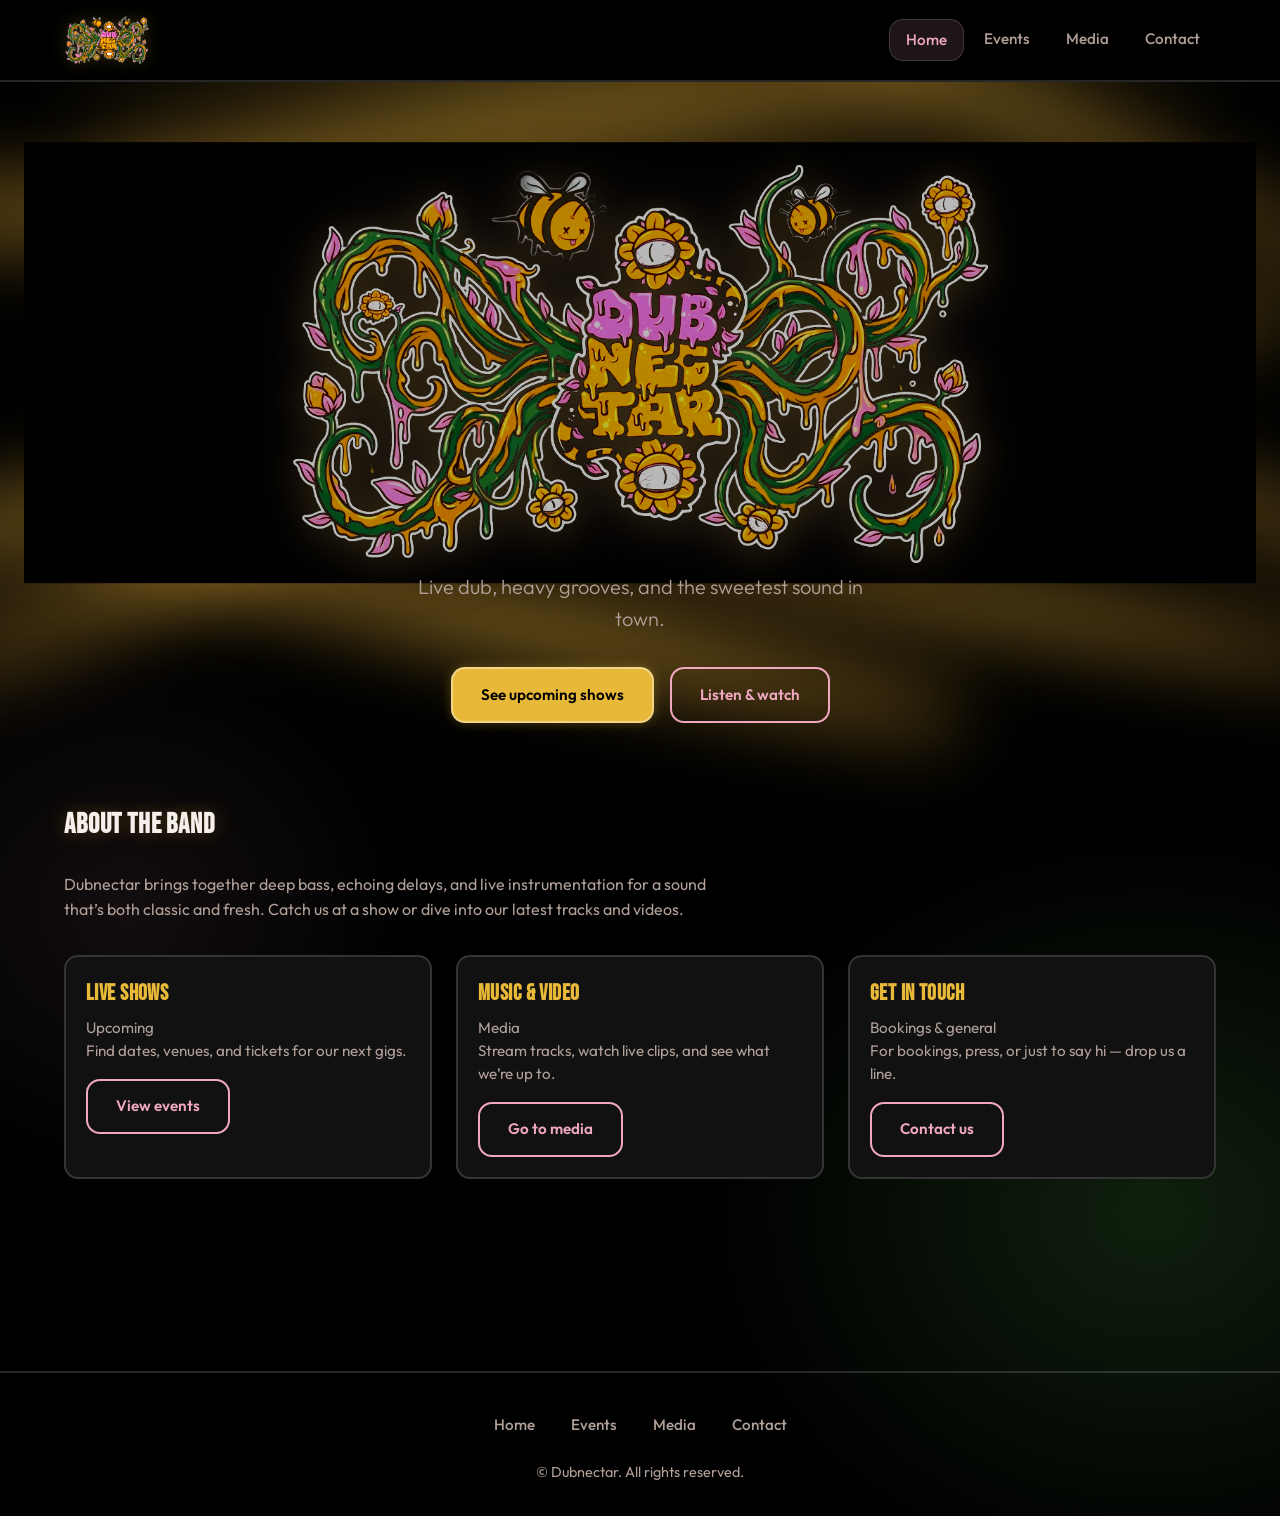
==== index.html @ 602578ff "Fix smoke visibility: remove isolation, transparent main, smaller logo backing, CSS v9 Made-with: Cu" ====
<!DOCTYPE html>
<html lang="en">
<head>
  <meta charset="UTF-8">
  <meta name="viewport" content="width=device-width, initial-scale=1.0">
  <title>Dubnectar — Home</title>
  <link rel="stylesheet" href="css/styles.css?v=9">
</head>
<body>
  <div class="smoke-layer" id="smoke-layer" aria-hidden="true">
    <div class="smoke-blob" data-blob="0" data-rotation="0"></div>
    <div class="smoke-blob" data-blob="1" data-rotation="-18"></div>
    <div class="smoke-blob" data-blob="2" data-rotation="8"></div>
    <div class="smoke-blob" data-blob="3" data-rotation="25"></div>
    <div class="smoke-blob" data-blob="4" data-rotation="-8"></div>
    <div class="smoke-blob" data-blob="5" data-rotation="12"></div>
    <div class="smoke-blob" data-blob="6" data-rotation="-22"></div>
    <div class="smoke-blob" data-blob="7" data-rotation="6"></div>
    <div class="smoke-blob" data-blob="8" data-rotation="-12"></div>
    <div class="smoke-blob" data-blob="9" data-rotation="18"></div>
  </div>
  <header class="site-header">
    <div class="inner">
      <a href="index.html" class="logo">
        <span class="logo-blend"><img src="images/dubnectar-logo.png?v=4" alt="Dubnectar" width="160" height="60"></span>
      </a>
      <nav aria-label="Main">
        <ul class="nav-list">
          <li><a href="index.html" aria-current="page">Home</a></li>
          <li><a href="events.html">Events</a></li>
          <li><a href="media.html">Media</a></li>
          <li><a href="contact.html">Contact</a></li>
        </ul>
      </nav>
    </div>
  </header>

  <main>
    <section class="hero">
      <h1 class="hero-logo">
        <span class="hero-logo-blend"><img src="images/dubnectar-logo.png?v=4" alt="Dubnectar"></span>
      </h1>
      <p class="tagline">Live dub, heavy grooves, and the sweetest sound in town.</p>
      <div class="hero-cta">
        <a href="events.html" class="btn btn-primary">See upcoming shows</a>
        <a href="media.html" class="btn btn-secondary">Listen & watch</a>
      </div>
    </section>

    <section class="section">
      <h2 class="section-title">About the band</h2>
      <p style="max-width: 60ch; color: var(--text-muted); margin: 0 0 2rem;">
        Dubnectar brings together deep bass, echoing delays, and live instrumentation for a sound that’s both classic and fresh. Catch us at a show or dive into our latest tracks and videos.
      </p>
      <div class="cards">
        <article class="card">
          <div class="card-body">
            <h3 class="card-title">Live shows</h3>
            <p class="card-meta">Upcoming</p>
            <p>Find dates, venues, and tickets for our next gigs.</p>
            <a href="events.html" class="btn btn-secondary" style="margin-top: 1rem;">View events</a>
          </div>
        </article>
        <article class="card">
          <div class="card-body">
            <h3 class="card-title">Music & video</h3>
            <p class="card-meta">Media</p>
            <p>Stream tracks, watch live clips, and see what we’re up to.</p>
            <a href="media.html" class="btn btn-secondary" style="margin-top: 1rem;">Go to media</a>
          </div>
        </article>
        <article class="card">
          <div class="card-body">
            <h3 class="card-title">Get in touch</h3>
            <p class="card-meta">Bookings & general</p>
            <p>For bookings, press, or just to say hi — drop us a line.</p>
            <a href="contact.html" class="btn btn-secondary" style="margin-top: 1rem;">Contact us</a>
          </div>
        </article>
      </div>
    </section>
  </main>

  <footer class="site-footer">
    <ul class="nav-list">
      <li><a href="index.html">Home</a></li>
      <li><a href="events.html">Events</a></li>
      <li><a href="media.html">Media</a></li>
      <li><a href="contact.html">Contact</a></li>
    </ul>
    <p>© Dubnectar. All rights reserved.</p>
  </footer>
  <script src="js/smoke.js"></script>
</body>
</html>
---- css/styles.css ----
/* Dubnectar — Band site styles (logo aesthetic) */
@import url('https://fonts.googleapis.com/css2?family=Bebas+Neue&family=Outfit:wght@300;400;500;600;700&display=swap');

:root {
  /* Logo palette: black, bubblegum pink, honey gold, forest green */
  --black: #000000;
  --bg-dark: #0a0a0a;
  --bg-card: #111111;
  --surface: #1a1a1a;
  --pink: #f0a8c0;
  --pink-soft: #e8c8d8;
  --gold: #e8b838;
  --gold-dim: #d4a020;
  --green: #1e4620;
  --green-light: #3d6b35;
  --green-glow: rgba(45, 90, 39, 0.35);
  --nectar: var(--gold);
  --nectar-dim: var(--gold-dim);
  --nectar-glow: rgba(232, 184, 56, 0.3);
  --outline: rgba(255, 255, 255, 0.15);
  --outline-strong: rgba(255, 255, 255, 0.35);
  --text: #f5f0eb;
  --text-muted: #b0a098;
  --border: #2a2522;
  --radius: 14px;
  --font-display: 'Bebas Neue', sans-serif;
  --font-body: 'Outfit', sans-serif;
}

*,
*::before,
*::after {
  box-sizing: border-box;
}

html {
  scroll-behavior: smooth;
}

body {
  margin: 0;
  font-family: var(--font-body);
  background: var(--black);
  color: var(--text);
  line-height: 1.6;
  min-height: 100vh;
  background-image:
    radial-gradient(ellipse 100% 60% at 50% -10%, var(--nectar-glow), transparent 55%),
    radial-gradient(ellipse 70% 50% at 90% 80%, var(--green-glow), transparent 50%),
    radial-gradient(ellipse 50% 40% at 10% 60%, rgba(240, 168, 192, 0.08), transparent 45%);
  position: relative;
}

/* Interactive yellow smoke background – drifting wisps (stays behind content) */
.smoke-layer {
  position: fixed;
  inset: 0;
  z-index: 0;
  pointer-events: none;
  overflow: hidden;
  visibility: visible;
}

.smoke-blob {
  position: absolute;
  border-radius: 50%;
  background: radial-gradient(
    ellipse 85% 25% at 50% 50%,
    rgba(232, 184, 56, 0.62),
    rgba(232, 168, 56, 0.42) 45%,
    rgba(210, 160, 40, 0.2) 70%,
    transparent
  );
  filter: blur(38px);
  transform: translate(-50%, -50%);
  will-change: transform;
  animation: smoke-drift 25s ease-in-out infinite;
}

.smoke-blob[data-blob="0"]  { width: 78vmax; height: 16vmax; left: 15%; top: 20%; animation-delay: 0s; }
.smoke-blob[data-blob="1"]  { width: 62vmax; height: 14vmax; left: 68%; top: 42%; animation-delay: -5s; }
.smoke-blob[data-blob="2"]  { width: 70vmax; height: 18vmax; left: 38%; top: 72%; animation-delay: -10s; }
.smoke-blob[data-blob="3"]  { width: 55vmax; height: 12vmax; left: 82%; top: 18%; animation-delay: -2s; }
.smoke-blob[data-blob="4"]  { width: 58vmax; height: 15vmax; left: 8%; top: 58%; animation-delay: -15s; }
.smoke-blob[data-blob="5"]  { width: 65vmax; height: 14vmax; left: 50%; top: 35%; animation-delay: -7s; }
.smoke-blob[data-blob="6"]  { width: 72vmax; height: 16vmax; left: 25%; top: 55%; animation-delay: -12s; }
.smoke-blob[data-blob="7"]  { width: 60vmax; height: 13vmax; left: 75%; top: 65%; animation-delay: -3s; }
.smoke-blob[data-blob="8"]  { width: 68vmax; height: 15vmax; left: 42%; top: 12%; animation-delay: -8s; }
.smoke-blob[data-blob="9"]  { width: 56vmax; height: 12vmax; left: 88%; top: 48%; animation-delay: -4s; }

@keyframes smoke-drift {
  0%, 100% { opacity: 0.9; }
  50%      { opacity: 1; }
}

a {
  color: var(--gold);
  text-decoration: none;
  transition: color 0.2s ease, opacity 0.2s ease;
}

a:hover {
  color: var(--pink);
  opacity: 0.95;
}

img {
  max-width: 100%;
  height: auto;
  display: block;
}

/* Header & Nav */
.site-header {
  position: sticky;
  top: 0;
  z-index: 50;
  background: var(--black);
  backdrop-filter: blur(12px);
  border-bottom: 2px solid var(--outline);
}

.site-header .inner {
  max-width: 1200px;
  margin: 0 auto;
  padding: 1rem 1.5rem;
  display: flex;
  align-items: center;
  justify-content: space-between;
  flex-wrap: wrap;
  gap: 1rem;
}

.logo {
  position: relative;
  z-index: 2;
  display: block;
  line-height: 0;
}

/* Blend wrapper: any black in the logo merges with page background so no visible rectangle */
.logo-blend {
  display: inline-block;
  line-height: 0;
  mix-blend-mode: screen;
}

.logo img {
  height: 48px;
  width: auto;
  max-width: 160px;
  object-fit: contain;
  filter: saturate(1.75) contrast(1.2) brightness(1.05) drop-shadow(0 0 8px var(--nectar-glow));
  transition: filter 0.2s ease;
}

.logo:hover img {
  filter: saturate(1.9) contrast(1.22) brightness(1.08) drop-shadow(0 0 12px var(--nectar-glow));
}

.nav-list {
  list-style: none;
  margin: 0;
  padding: 0;
  display: flex;
  gap: 0.25rem;
  flex-wrap: wrap;
}

.nav-list a {
  display: block;
  padding: 0.5rem 1rem;
  color: var(--text-muted);
  font-weight: 500;
  font-size: 0.95rem;
  border-radius: var(--radius);
}

.nav-list a:hover,
.nav-list a[aria-current="page"] {
  color: var(--pink);
  background: rgba(240, 168, 192, 0.12);
  border: 1px solid var(--outline);
}

/* Main content – transparent so smoke shows through */
main {
  position: relative;
  z-index: 1;
  max-width: 1200px;
  margin: 0 auto;
  padding: 2rem 1.5rem 4rem;
  background: transparent;
}

.page-title {
  font-family: var(--font-display);
  font-size: clamp(2.5rem, 6vw, 4rem);
  letter-spacing: 0.02em;
  margin: 0 0 0.5rem;
  color: var(--text);
  text-shadow: 0 0 24px var(--nectar-glow);
}

.page-subtitle {
  color: var(--text-muted);
  font-size: 1.1rem;
  margin: 0 0 2rem;
  font-weight: 400;
}

/* Hero (homepage) – above smoke so logo stays vivid */
.hero {
  position: relative;
  z-index: 5;
  text-align: center;
  padding: 3rem 1rem 5rem;
}

.hero-logo {
  position: relative;
  margin: 0 0 0.5rem;
  line-height: 0;
}

/* Small black backing only behind the logo so smoke doesn’t dull it; smoke stays visible everywhere else */
.hero-logo::before {
  content: '';
  position: absolute;
  left: 50%;
  top: 50%;
  transform: translate(-50%, -50%);
  width: 110%;
  height: 110%;
  min-width: 200px;
  min-height: 80px;
  background: var(--black);
  z-index: -1;
}

/* Blend wrapper: prevents logo from ever showing a black background */
.hero-logo-blend {
  display: inline-block;
  line-height: 0;
  mix-blend-mode: screen;
  position: relative;
  z-index: 1;
}

.hero-logo img {
  max-width: min(95vw, 720px);
  height: auto;
  margin: 0 auto;
  display: block;
  opacity: 0.72;
  filter: saturate(1.8) contrast(1.2) brightness(1.06) drop-shadow(0 4px 20px var(--nectar-glow)) drop-shadow(0 0 50px rgba(240, 168, 192, 0.12));
}

.hero .tagline {
  font-size: 1.25rem;
  color: var(--text-muted);
  max-width: 480px;
  margin: 0 auto 2rem;
  font-weight: 300;
}

.hero-cta {
  display: inline-flex;
  gap: 1rem;
  flex-wrap: wrap;
  justify-content: center;
}

.btn {
  display: inline-block;
  padding: 0.85rem 1.75rem;
  font-family: var(--font-body);
  font-weight: 600;
  font-size: 0.95rem;
  border-radius: var(--radius);
  border: none;
  cursor: pointer;
  transition: transform 0.2s ease, box-shadow 0.2s ease;
}

.btn-primary {
  background: var(--gold);
  color: var(--black);
  border: 2px solid rgba(255, 255, 255, 0.4);
  box-shadow: 0 0 12px var(--nectar-glow);
}

.btn-primary:hover {
  transform: translateY(-2px);
  box-shadow: 0 6px 20px var(--nectar-glow), 0 0 8px rgba(240, 168, 192, 0.2);
  background: var(--gold-dim);
}

.btn-secondary {
  background: transparent;
  color: var(--pink);
  border: 2px solid var(--pink);
}

.btn-secondary:hover {
  background: rgba(240, 168, 192, 0.15);
  transform: translateY(-2px);
  box-shadow: 0 0 16px rgba(240, 168, 192, 0.25);
}

/* Section blocks */
.section {
  margin-bottom: 4rem;
}

.section-title {
  font-family: var(--font-display);
  font-size: 1.75rem;
  letter-spacing: 0.03em;
  margin: 0 0 1.5rem;
  color: var(--text);
  text-shadow: 0 0 20px var(--nectar-glow);
}

/* Cards grid */
.cards {
  display: grid;
  gap: 1.5rem;
  grid-template-columns: repeat(auto-fill, minmax(280px, 1fr));
}

.card {
  background: var(--bg-card);
  border: 2px solid var(--outline);
  border-radius: var(--radius);
  overflow: hidden;
  transition: border-color 0.2s ease, transform 0.2s ease, box-shadow 0.2s ease;
}

.card:hover {
  border-color: var(--green-light);
  transform: translateY(-4px);
  box-shadow: 0 8px 24px var(--green-glow), 0 0 0 1px var(--gold) inset;
}

.card-image {
  aspect-ratio: 16 / 10;
  background: var(--surface);
  object-fit: cover;
}

.card-body {
  padding: 1.25rem;
}

.card-title {
  font-family: var(--font-display);
  font-size: 1.35rem;
  margin: 0 0 0.35rem;
  letter-spacing: 0.02em;
  color: var(--gold);
}

.card-meta {
  font-size: 0.9rem;
  color: var(--text-muted);
  margin: 0 0 0.5rem;
}

.card p {
  margin: 0;
  font-size: 0.95rem;
  color: var(--text-muted);
  line-height: 1.5;
}

/* Events list */
.events-list {
  list-style: none;
  margin: 0;
  padding: 0;
}

.event-item {
  display: grid;
  grid-template-columns: auto 1fr auto;
  gap: 1.5rem;
  align-items: center;
  padding: 1.5rem;
  background: var(--bg-card);
  border: 2px solid var(--outline);
  border-radius: var(--radius);
  margin-bottom: 1rem;
  transition: border-color 0.2s ease, box-shadow 0.2s ease;
}

.event-item:hover {
  border-color: var(--green-light);
  box-shadow: 0 4px 16px var(--green-glow);
}

.event-date {
  text-align: center;
  min-width: 70px;
}

.event-date .day {
  display: block;
  font-family: var(--font-display);
  font-size: 2rem;
  line-height: 1;
  color: var(--gold);
}

.event-date .month {
  font-size: 0.8rem;
  color: var(--text-muted);
  text-transform: uppercase;
  letter-spacing: 0.05em;
}

.event-details h3 {
  margin: 0 0 0.25rem;
  font-size: 1.2rem;
  font-weight: 600;
}

.event-details .venue {
  color: var(--text-muted);
  font-size: 0.95rem;
}

.event-actions .btn {
  white-space: nowrap;
}

/* Media grid */
.media-grid {
  display: grid;
  gap: 1.5rem;
  grid-template-columns: repeat(auto-fill, minmax(300px, 1fr));
}

.media-card {
  background: var(--bg-card);
  border: 2px solid var(--outline);
  border-radius: var(--radius);
  overflow: hidden;
  transition: border-color 0.2s ease, box-shadow 0.2s ease;
}

.media-card:hover {
  border-color: var(--pink);
  box-shadow: 0 4px 20px rgba(240, 168, 192, 0.2);
}

.media-card .thumb {
  aspect-ratio: 16 / 9;
  background: var(--surface);
  display: flex;
  align-items: center;
  justify-content: center;
  color: var(--text-muted);
  font-size: 3rem;
}

.media-card .thumb img {
  width: 100%;
  height: 100%;
  object-fit: cover;
}

.media-card .info {
  padding: 1rem 1.25rem;
}

.media-card .info h3 {
  margin: 0 0 0.25rem;
  font-size: 1.1rem;
  font-weight: 600;
}

.media-card .info p {
  margin: 0;
  font-size: 0.9rem;
  color: var(--text-muted);
}

/* Contact form */
.contact-form {
  max-width: 560px;
}

.form-group {
  margin-bottom: 1.25rem;
}

.form-group label {
  display: block;
  font-weight: 500;
  margin-bottom: 0.4rem;
  font-size: 0.95rem;
}

.form-group input,
.form-group textarea {
  width: 100%;
  padding: 0.75rem 1rem;
  font-family: var(--font-body);
  font-size: 1rem;
  background: var(--bg-card);
  border: 1px solid var(--border);
  border-radius: var(--radius);
  color: var(--text);
  transition: border-color 0.2s ease;
}

.form-group input:focus,
.form-group textarea:focus {
  outline: none;
  border-color: var(--gold);
  box-shadow: 0 0 0 2px var(--nectar-glow);
}

.form-group textarea {
  min-height: 140px;
  resize: vertical;
}

.form-group input::placeholder,
.form-group textarea::placeholder {
  color: var(--text-muted);
  opacity: 0.8;
}

.contact-info {
  margin-top: 2rem;
  padding-top: 2rem;
  border-top: 1px solid var(--border);
}

.contact-info p {
  margin: 0.5rem 0;
  color: var(--text-muted);
}

.contact-info a {
  color: var(--gold);
}

.contact-info a:hover {
  color: var(--pink);
}

/* Footer */
.site-footer {
  position: relative;
  z-index: 1;
  margin-top: 4rem;
  padding: 2rem 1.5rem;
  border-top: 2px solid var(--outline);
  text-align: center;
  color: var(--text-muted);
  font-size: 0.9rem;
}

.site-footer .nav-list {
  justify-content: center;
  margin-bottom: 1rem;
}

.site-footer p {
  margin: 0;
}

/* Utility */
.visually-hidden {
  position: absolute;
  width: 1px;
  height: 1px;
  padding: 0;
  margin: -1px;
  overflow: hidden;
  clip: rect(0, 0, 0, 0);
  white-space: nowrap;
  border: 0;
}

@media (max-width: 640px) {
  .event-item {
    grid-template-columns: 1fr;
    text-align: center;
  }

  .event-date {
    padding-bottom: 0.5rem;
    border-bottom: 1px solid var(--border);
  }
}
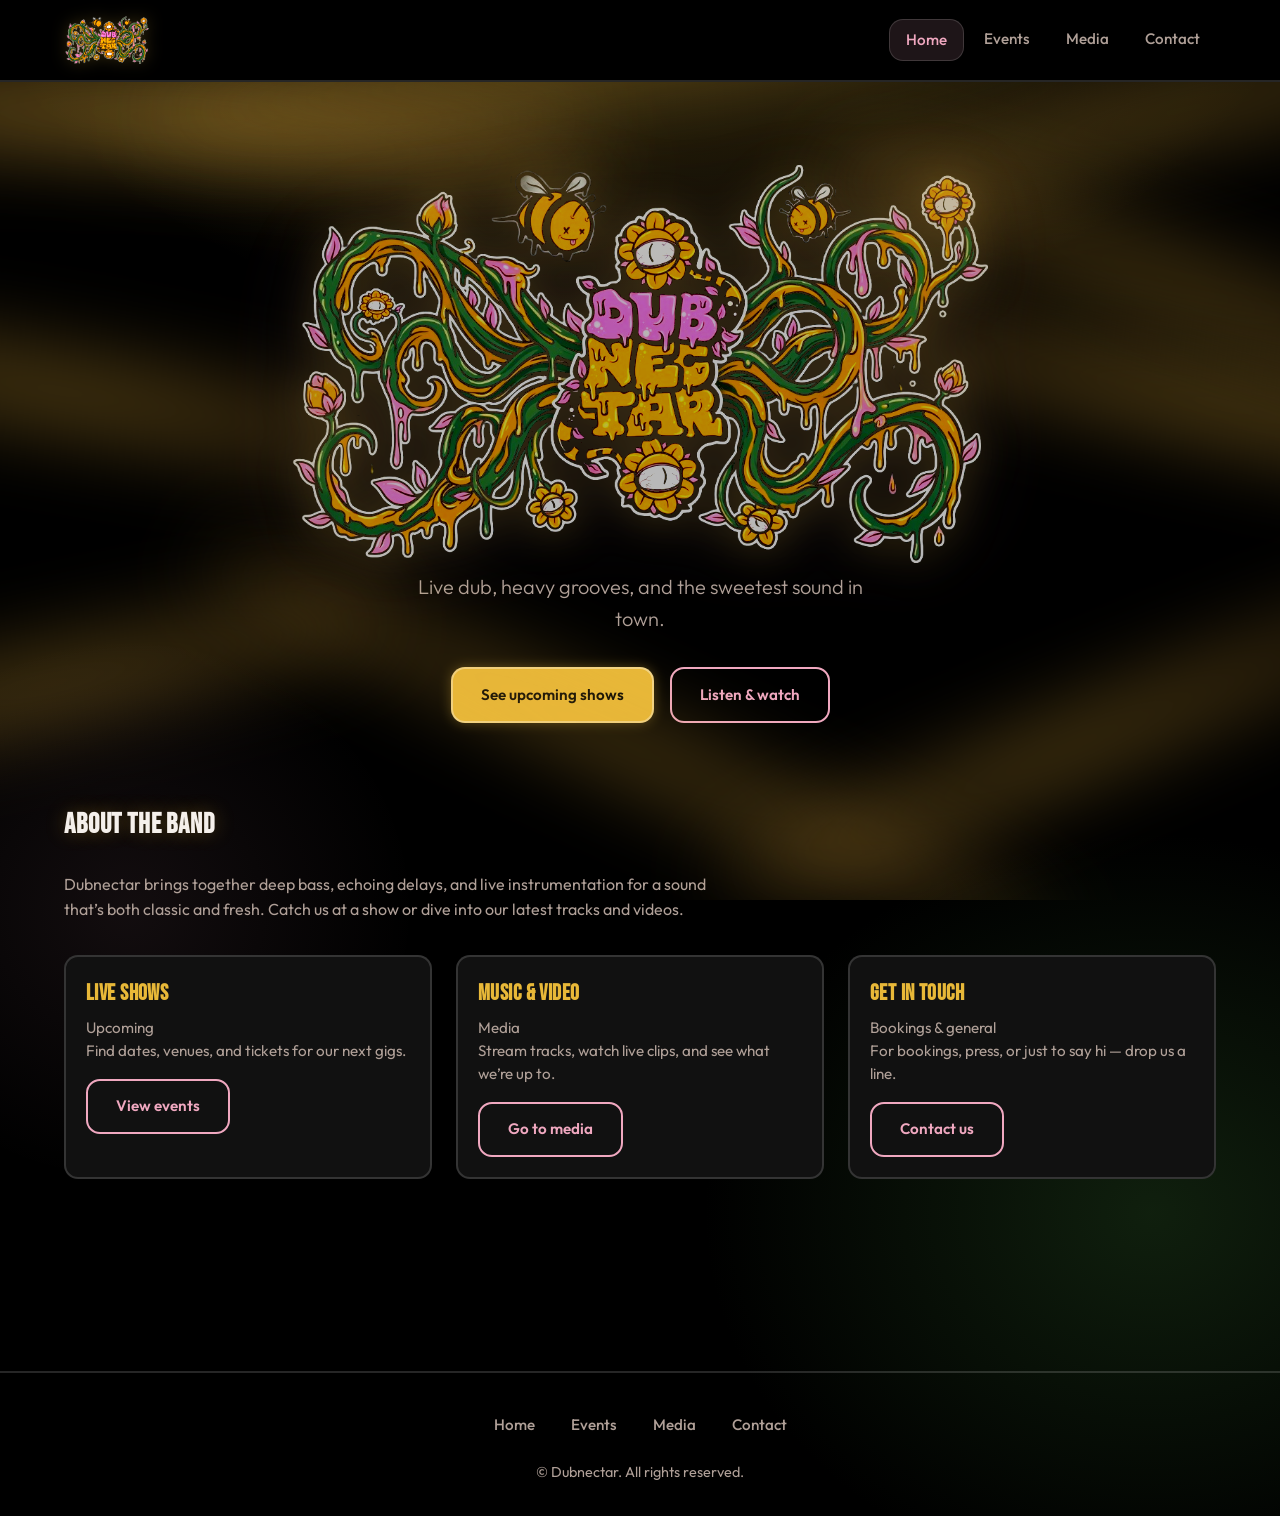
==== commit c6e9d2bb: "Cache-bust CSS v10 so smoke edge-bands load on live site Made-with: Cursor" ====
--- a/index.html
+++ b/index.html
@@ -4,7 +4,7 @@
   <meta charset="UTF-8">
   <meta name="viewport" content="width=device-width, initial-scale=1.0">
   <title>Dubnectar — Home</title>
-  <link rel="stylesheet" href="css/styles.css?v=9">
+  <link rel="stylesheet" href="css/styles.css?v=10">
 </head>
 <body>
   <div class="smoke-layer" id="smoke-layer" aria-hidden="true">
--- a/css/styles.css
+++ b/css/styles.css
@@ -51,14 +51,13 @@
   position: relative;
 }
 
-/* Interactive yellow smoke background – drifting wisps (stays behind content) */
+/* Smoke in front as bands; center kept clear so logo shines through */
 .smoke-layer {
   position: fixed;
   inset: 0;
-  z-index: 0;
+  z-index: 2;
   pointer-events: none;
   overflow: hidden;
-  visibility: visible;
 }
 
 .smoke-blob {
@@ -66,27 +65,28 @@
   border-radius: 50%;
   background: radial-gradient(
     ellipse 85% 25% at 50% 50%,
-    rgba(232, 184, 56, 0.62),
-    rgba(232, 168, 56, 0.42) 45%,
-    rgba(210, 160, 40, 0.2) 70%,
+    rgba(232, 184, 56, 0.52),
+    rgba(232, 168, 56, 0.35) 45%,
+    rgba(210, 160, 40, 0.14) 70%,
     transparent
   );
-  filter: blur(38px);
+  filter: blur(42px);
   transform: translate(-50%, -50%);
   will-change: transform;
   animation: smoke-drift 25s ease-in-out infinite;
 }
 
-.smoke-blob[data-blob="0"]  { width: 78vmax; height: 16vmax; left: 15%; top: 20%; animation-delay: 0s; }
-.smoke-blob[data-blob="1"]  { width: 62vmax; height: 14vmax; left: 68%; top: 42%; animation-delay: -5s; }
-.smoke-blob[data-blob="2"]  { width: 70vmax; height: 18vmax; left: 38%; top: 72%; animation-delay: -10s; }
-.smoke-blob[data-blob="3"]  { width: 55vmax; height: 12vmax; left: 82%; top: 18%; animation-delay: -2s; }
-.smoke-blob[data-blob="4"]  { width: 58vmax; height: 15vmax; left: 8%; top: 58%; animation-delay: -15s; }
-.smoke-blob[data-blob="5"]  { width: 65vmax; height: 14vmax; left: 50%; top: 35%; animation-delay: -7s; }
-.smoke-blob[data-blob="6"]  { width: 72vmax; height: 16vmax; left: 25%; top: 55%; animation-delay: -12s; }
-.smoke-blob[data-blob="7"]  { width: 60vmax; height: 13vmax; left: 75%; top: 65%; animation-delay: -3s; }
-.smoke-blob[data-blob="8"]  { width: 68vmax; height: 15vmax; left: 42%; top: 12%; animation-delay: -8s; }
-.smoke-blob[data-blob="9"]  { width: 56vmax; height: 12vmax; left: 88%; top: 48%; animation-delay: -4s; }
+/* Bands along edges – avoid center (35–65%) so logo area stays clear */
+.smoke-blob[data-blob="0"]  { width: 70vmax; height: 12vmax; left: 10%; top: 8%;  animation-delay: 0s; }
+.smoke-blob[data-blob="1"]  { width: 58vmax; height: 11vmax; left: 88%; top: 10%; animation-delay: -5s; }
+.smoke-blob[data-blob="2"]  { width: 55vmax; height: 14vmax; left: 92%; top: 48%; animation-delay: -10s; }
+.smoke-blob[data-blob="3"]  { width: 72vmax; height: 11vmax; left: 50%; top: 88%; animation-delay: -2s; }
+.smoke-blob[data-blob="4"]  { width: 52vmax; height: 13vmax; left: 6%;  top: 78%; animation-delay: -15s; }
+.smoke-blob[data-blob="5"]  { width: 62vmax; height: 10vmax; left: 18%; top: 14%; animation-delay: -7s; }
+.smoke-blob[data-blob="6"]  { width: 58vmax; height: 12vmax; left: 82%; top: 82%; animation-delay: -12s; }
+.smoke-blob[data-blob="7"]  { width: 50vmax; height: 14vmax; left: 4%;  top: 42%; animation-delay: -3s; }
+.smoke-blob[data-blob="8"]  { width: 68vmax; height: 10vmax; left: 48%; top: 5%;  animation-delay: -8s; }
+.smoke-blob[data-blob="9"]  { width: 54vmax; height: 11vmax; left: 94%; top: 28%; animation-delay: -4s; }
 
 @keyframes smoke-drift {
   0%, 100% { opacity: 0.9; }
@@ -209,7 +209,7 @@
   font-weight: 400;
 }
 
-/* Hero (homepage) – above smoke so logo stays vivid */
+/* Hero (homepage) – above smoke so logo shines through center */
 .hero {
   position: relative;
   z-index: 5;
@@ -218,24 +218,8 @@
 }
 
 .hero-logo {
-  position: relative;
   margin: 0 0 0.5rem;
   line-height: 0;
-}
-
-/* Small black backing only behind the logo so smoke doesn’t dull it; smoke stays visible everywhere else */
-.hero-logo::before {
-  content: '';
-  position: absolute;
-  left: 50%;
-  top: 50%;
-  transform: translate(-50%, -50%);
-  width: 110%;
-  height: 110%;
-  min-width: 200px;
-  min-height: 80px;
-  background: var(--black);
-  z-index: -1;
 }
 
 /* Blend wrapper: prevents logo from ever showing a black background */
@@ -243,8 +227,6 @@
   display: inline-block;
   line-height: 0;
   mix-blend-mode: screen;
-  position: relative;
-  z-index: 1;
 }
 
 .hero-logo img {
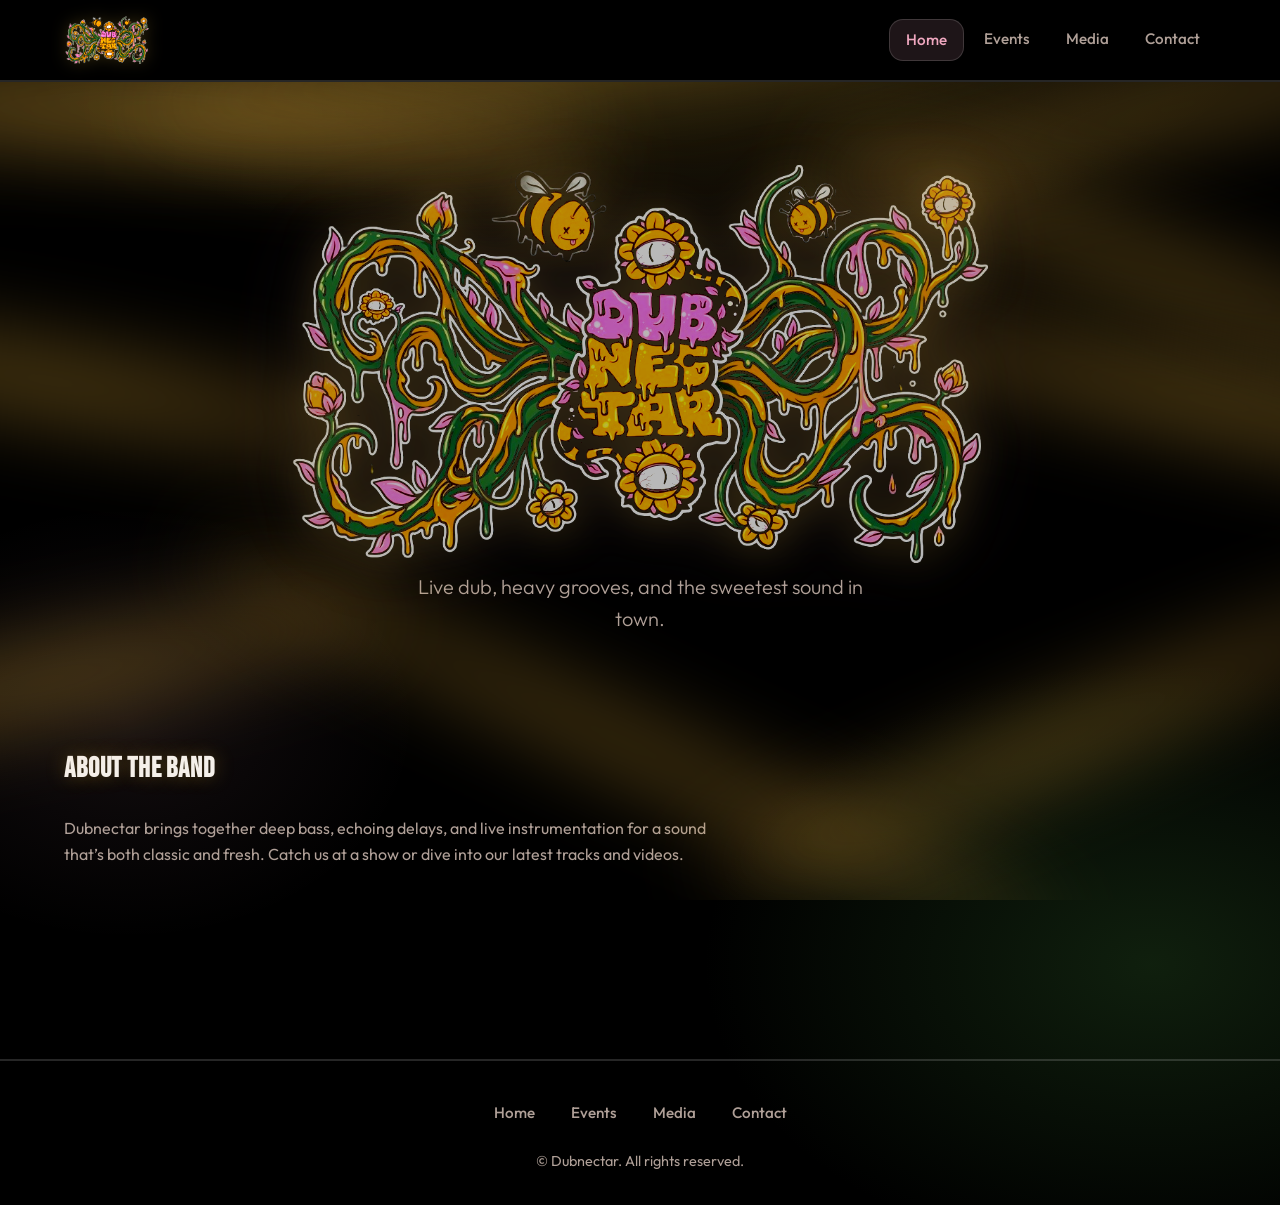
==== commit 21925a45: "Remove redundant buttons and cards from homepage Made-with: Cursor" ====
--- a/index.html
+++ b/index.html
@@ -41,43 +41,13 @@
         <span class="hero-logo-blend"><img src="images/dubnectar-logo.png?v=4" alt="Dubnectar"></span>
       </h1>
       <p class="tagline">Live dub, heavy grooves, and the sweetest sound in town.</p>
-      <div class="hero-cta">
-        <a href="events.html" class="btn btn-primary">See upcoming shows</a>
-        <a href="media.html" class="btn btn-secondary">Listen & watch</a>
-      </div>
     </section>
 
     <section class="section">
       <h2 class="section-title">About the band</h2>
-      <p style="max-width: 60ch; color: var(--text-muted); margin: 0 0 2rem;">
+      <p style="max-width: 60ch; color: var(--text-muted); margin: 0;">
         Dubnectar brings together deep bass, echoing delays, and live instrumentation for a sound that’s both classic and fresh. Catch us at a show or dive into our latest tracks and videos.
       </p>
-      <div class="cards">
-        <article class="card">
-          <div class="card-body">
-            <h3 class="card-title">Live shows</h3>
-            <p class="card-meta">Upcoming</p>
-            <p>Find dates, venues, and tickets for our next gigs.</p>
-            <a href="events.html" class="btn btn-secondary" style="margin-top: 1rem;">View events</a>
-          </div>
-        </article>
-        <article class="card">
-          <div class="card-body">
-            <h3 class="card-title">Music & video</h3>
-            <p class="card-meta">Media</p>
-            <p>Stream tracks, watch live clips, and see what we’re up to.</p>
-            <a href="media.html" class="btn btn-secondary" style="margin-top: 1rem;">Go to media</a>
-          </div>
-        </article>
-        <article class="card">
-          <div class="card-body">
-            <h3 class="card-title">Get in touch</h3>
-            <p class="card-meta">Bookings & general</p>
-            <p>For bookings, press, or just to say hi — drop us a line.</p>
-            <a href="contact.html" class="btn btn-secondary" style="margin-top: 1rem;">Contact us</a>
-          </div>
-        </article>
-      </div>
     </section>
   </main>
 
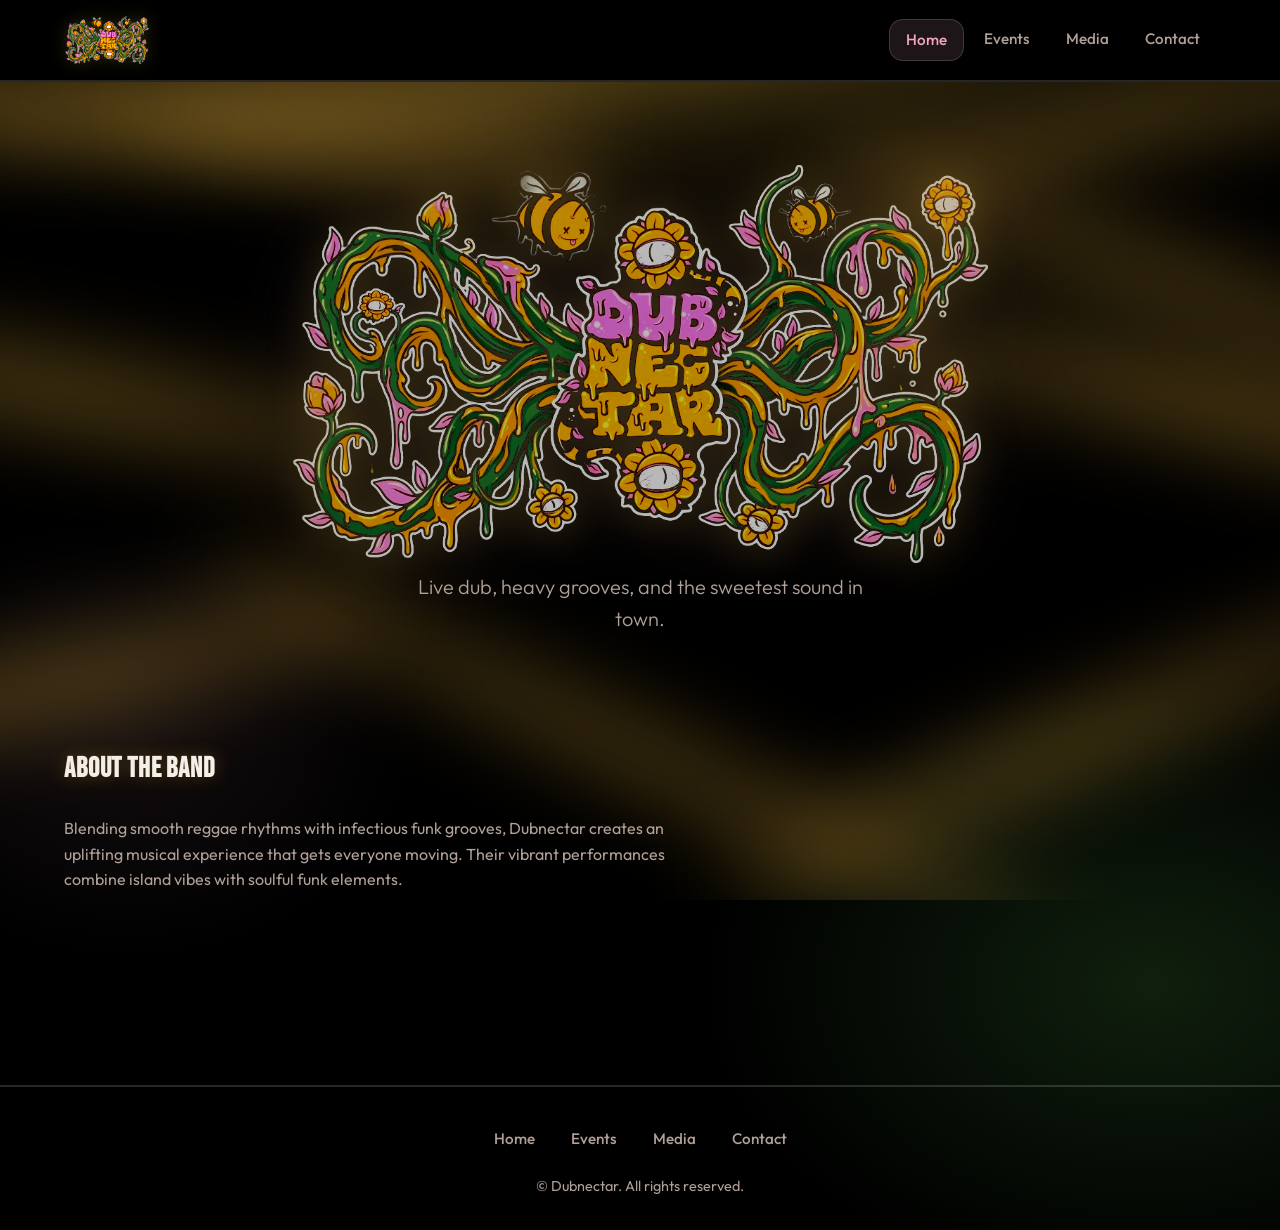
==== commit 70618d47: "Update About the band paragraph with reggae/funk description Made-with: Cursor" ====
--- a/index.html
+++ b/index.html
@@ -46,7 +46,7 @@
     <section class="section">
       <h2 class="section-title">About the band</h2>
       <p style="max-width: 60ch; color: var(--text-muted); margin: 0;">
-        Dubnectar brings together deep bass, echoing delays, and live instrumentation for a sound that’s both classic and fresh. Catch us at a show or dive into our latest tracks and videos.
+        Blending smooth reggae rhythms with infectious funk grooves, Dubnectar creates an uplifting musical experience that gets everyone moving. Their vibrant performances combine island vibes with soulful funk elements.
       </p>
     </section>
   </main>
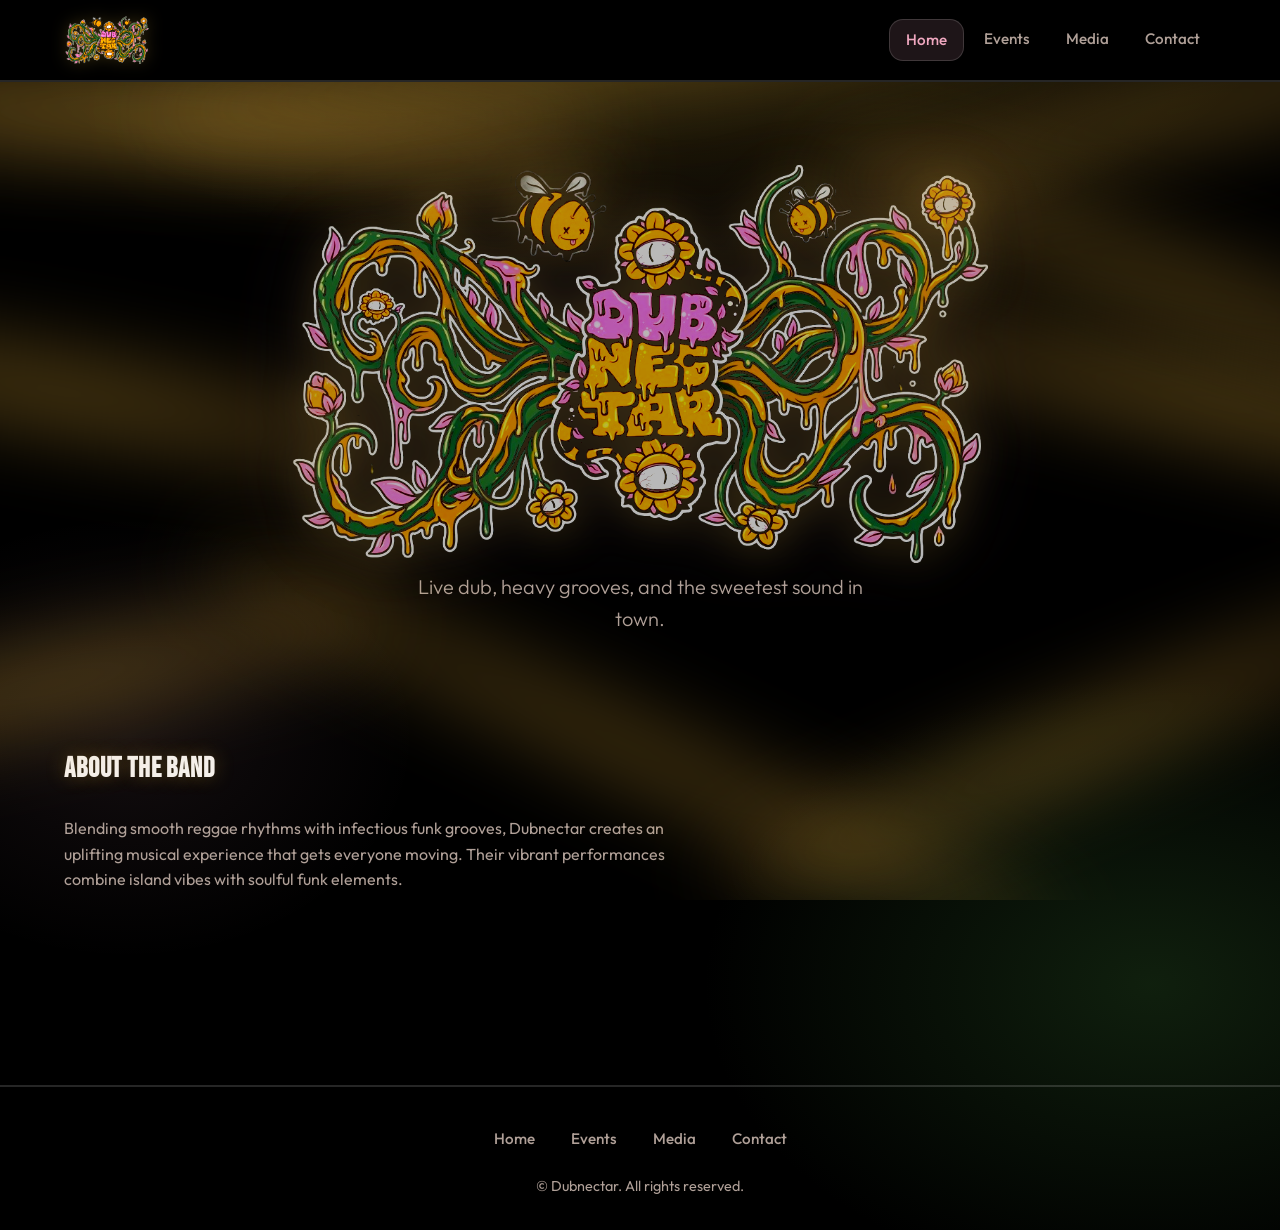
==== commit fb4a4045: "Cache-bust CSS v11 so media overlay loads on live site Made-with: Cursor" ====
--- a/index.html
+++ b/index.html
@@ -4,7 +4,7 @@
   <meta charset="UTF-8">
   <meta name="viewport" content="width=device-width, initial-scale=1.0">
   <title>Dubnectar — Home</title>
-  <link rel="stylesheet" href="css/styles.css?v=10">
+  <link rel="stylesheet" href="css/styles.css?v=11">
 </head>
 <body>
   <div class="smoke-layer" id="smoke-layer" aria-hidden="true">
--- a/css/styles.css
+++ b/css/styles.css
@@ -51,6 +51,32 @@
   position: relative;
 }
 
+/* Events page: illustration overlay behind the smoke */
+.events-bg-overlay {
+  position: fixed;
+  inset: 0;
+  z-index: 1;
+  background-image: url("../images/events-overlay.png");
+  background-size: cover;
+  background-position: center;
+  background-repeat: no-repeat;
+  pointer-events: none;
+  opacity: 0.22;
+}
+
+/* Media page: illustration overlay behind the smoke */
+.media-bg-overlay {
+  position: fixed;
+  inset: 0;
+  z-index: 1;
+  background-image: url("../images/media-overlay.png");
+  background-size: cover;
+  background-position: center;
+  background-repeat: no-repeat;
+  pointer-events: none;
+  opacity: 0.22;
+}
+
 /* Smoke in front as bands; center kept clear so logo shines through */
 .smoke-layer {
   position: fixed;
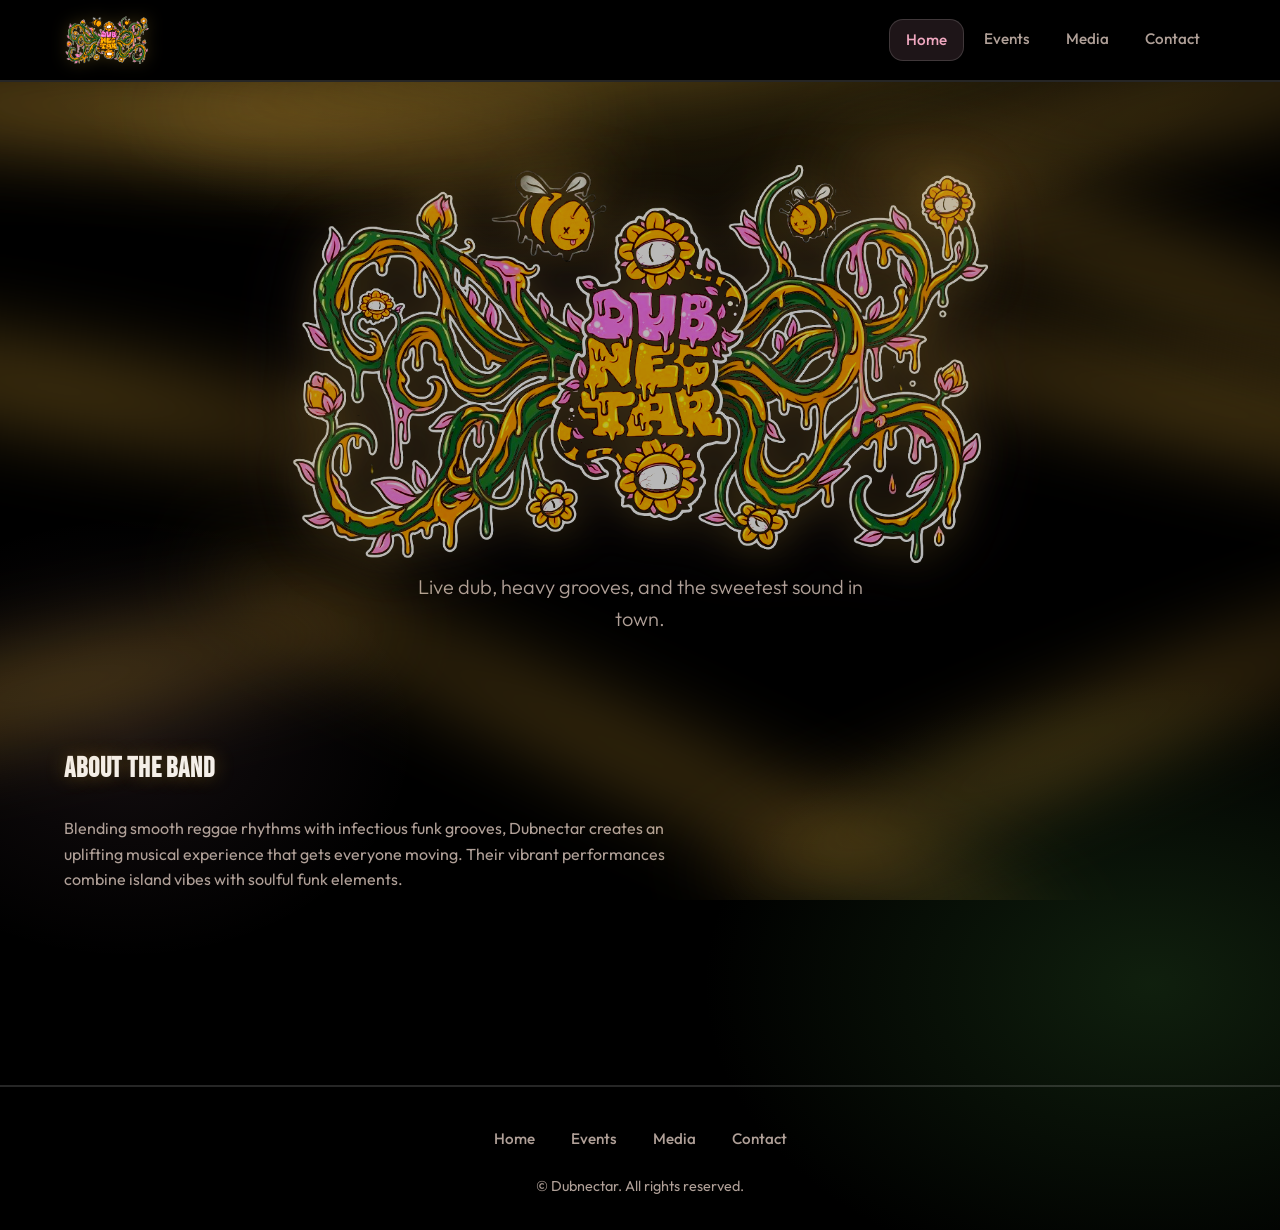
==== commit 11855708: "Cache-bust CSS v12 so contact overlay loads on live site Made-with: Cursor" ====
--- a/index.html
+++ b/index.html
@@ -4,7 +4,7 @@
   <meta charset="UTF-8">
   <meta name="viewport" content="width=device-width, initial-scale=1.0">
   <title>Dubnectar — Home</title>
-  <link rel="stylesheet" href="css/styles.css?v=11">
+  <link rel="stylesheet" href="css/styles.css?v=12">
 </head>
 <body>
   <div class="smoke-layer" id="smoke-layer" aria-hidden="true">
--- a/css/styles.css
+++ b/css/styles.css
@@ -77,6 +77,19 @@
   opacity: 0.22;
 }
 
+/* Contact page: illustration overlay behind the smoke */
+.contact-bg-overlay {
+  position: fixed;
+  inset: 0;
+  z-index: 1;
+  background-image: url("../images/contact-overlay.png");
+  background-size: cover;
+  background-position: center;
+  background-repeat: no-repeat;
+  pointer-events: none;
+  opacity: 0.22;
+}
+
 /* Smoke in front as bands; center kept clear so logo shines through */
 .smoke-layer {
   position: fixed;
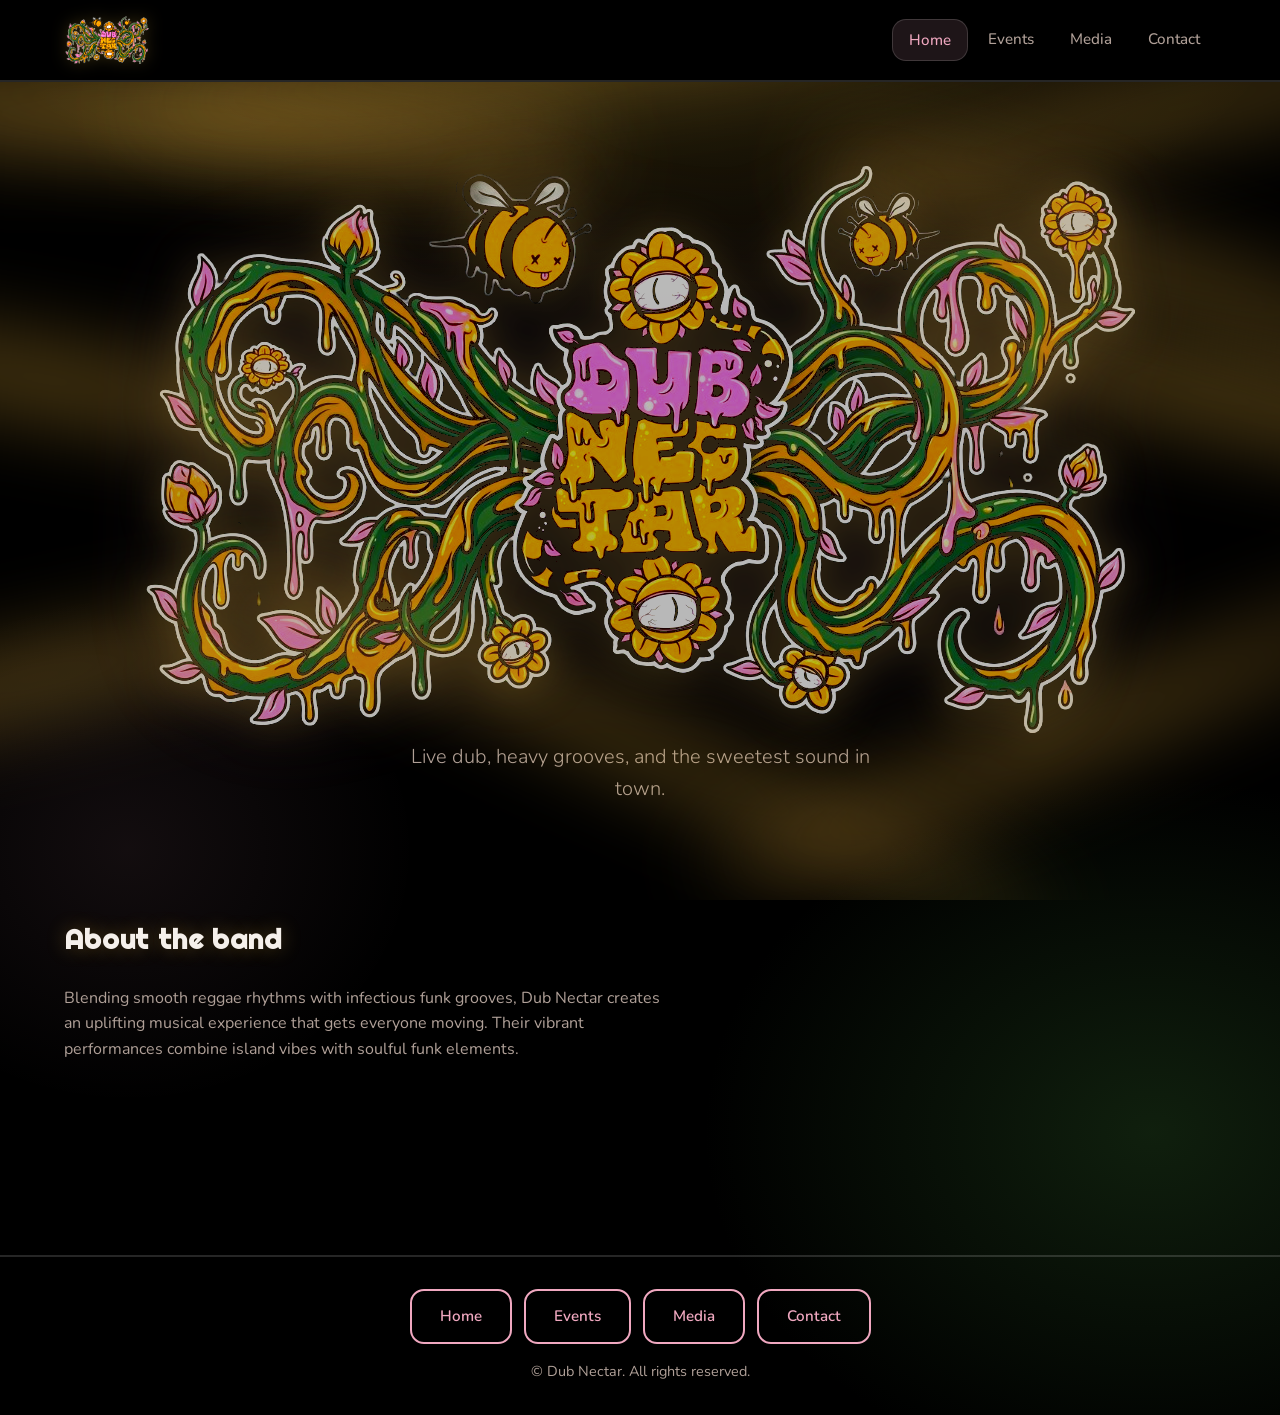
==== commit b21fa1b0: "Rename Dubnectar to Dub Nectar across site Made-with: Cursor" ====
--- a/index.html
+++ b/index.html
@@ -3,7 +3,7 @@
 <head>
   <meta charset="UTF-8">
   <meta name="viewport" content="width=device-width, initial-scale=1.0">
-  <title>Dubnectar — Home</title>
+  <title>Dub Nectar — Home</title>
   <link rel="stylesheet" href="css/styles.css?v=12">
 </head>
 <body>
@@ -22,7 +22,7 @@
   <header class="site-header">
     <div class="inner">
       <a href="index.html" class="logo">
-        <span class="logo-blend"><img src="images/dubnectar-logo.png?v=4" alt="Dubnectar" width="160" height="60"></span>
+        <span class="logo-blend"><img src="images/dubnectar-logo.png?v=4" alt="Dub Nectar" width="160" height="60"></span>
       </a>
       <nav aria-label="Main">
         <ul class="nav-list">
@@ -38,7 +38,7 @@
   <main>
     <section class="hero">
       <h1 class="hero-logo">
-        <span class="hero-logo-blend"><img src="images/dubnectar-logo.png?v=4" alt="Dubnectar"></span>
+        <span class="hero-logo-blend"><img src="images/dubnectar-logo.png?v=4" alt="Dub Nectar"></span>
       </h1>
       <p class="tagline">Live dub, heavy grooves, and the sweetest sound in town.</p>
     </section>
@@ -46,7 +46,7 @@
     <section class="section">
       <h2 class="section-title">About the band</h2>
       <p style="max-width: 60ch; color: var(--text-muted); margin: 0;">
-        Blending smooth reggae rhythms with infectious funk grooves, Dubnectar creates an uplifting musical experience that gets everyone moving. Their vibrant performances combine island vibes with soulful funk elements.
+        Blending smooth reggae rhythms with infectious funk grooves, Dub Nectar creates an uplifting musical experience that gets everyone moving. Their vibrant performances combine island vibes with soulful funk elements.
       </p>
     </section>
   </main>
@@ -58,7 +58,7 @@
       <li><a href="media.html">Media</a></li>
       <li><a href="contact.html">Contact</a></li>
     </ul>
-    <p>© Dubnectar. All rights reserved.</p>
+    <p>© Dub Nectar. All rights reserved.</p>
   </footer>
   <script src="js/smoke.js"></script>
 </body>
--- a/css/styles.css
+++ b/css/styles.css
@@ -1,5 +1,5 @@
-/* Dubnectar — Band site styles (logo aesthetic) */
-@import url('https://fonts.googleapis.com/css2?family=Bebas+Neue&family=Outfit:wght@300;400;500;600;700&display=swap');
+/* Dub Nectar — Band site styles (logo aesthetic) */
+@import url('https://fonts.googleapis.com/css2?family=Righteous&family=Nunito:wght@400;500;600;700&display=swap');
 
 :root {
   /* Logo palette: black, bubblegum pink, honey gold, forest green */
@@ -23,8 +23,8 @@
   --text-muted: #b0a098;
   --border: #2a2522;
   --radius: 14px;
-  --font-display: 'Bebas Neue', sans-serif;
-  --font-body: 'Outfit', sans-serif;
+  --font-display: 'Righteous', sans-serif;
+  --font-body: 'Nunito', sans-serif;
 }
 
 *,
@@ -269,7 +269,7 @@
 }
 
 .hero-logo img {
-  max-width: min(95vw, 720px);
+  max-width: min(95vw, 2160px);
   height: auto;
   margin: 0 auto;
   display: block;
@@ -449,10 +449,54 @@
 .event-details .venue {
   color: var(--text-muted);
   font-size: 0.95rem;
+  display: block;
+}
+
+.event-details .venue-link {
+  display: inline-block;
+  margin-top: 0.35rem;
+  font-size: 0.9rem;
+  color: var(--pink);
+  text-underline-offset: 2px;
+}
+
+.event-details .venue-link:hover {
+  color: var(--gold);
 }
 
 .event-actions .btn {
   white-space: nowrap;
+}
+
+/* Spotify embed (Music section) */
+.spotify-embed-wrap {
+  max-width: 600px;
+  margin: 0 auto;
+}
+
+.spotify-embed {
+  display: block;
+  width: 100%;
+  min-height: 352px;
+}
+
+/* Video embed (Videos section) */
+.section--videos {
+  display: flex;
+  flex-direction: column;
+  align-items: center;
+}
+
+.video-embed-wrap {
+  width: 100%;
+  max-width: 560px;
+  aspect-ratio: 16 / 9;
+}
+
+.video-embed-wrap iframe {
+  width: 100%;
+  height: 100%;
+  border-radius: var(--radius);
 }
 
 /* Media grid */
@@ -560,17 +604,20 @@
   border-top: 1px solid var(--border);
 }
 
-.contact-info p {
-  margin: 0.5rem 0;
-  color: var(--text-muted);
-}
-
-.contact-info a {
-  color: var(--gold);
-}
-
-.contact-info a:hover {
-  color: var(--pink);
+.contact-info-label {
+  margin: 0 0 1rem;
+  color: var(--text-muted);
+  font-size: 0.95rem;
+}
+
+.contact-buttons {
+  display: flex;
+  flex-wrap: wrap;
+  gap: 1rem;
+}
+
+.contact-info .contact-btn {
+  text-decoration: none;
 }
 
 /* Footer */
@@ -588,6 +635,24 @@
 .site-footer .nav-list {
   justify-content: center;
   margin-bottom: 1rem;
+  gap: 0.75rem;
+}
+
+.site-footer .nav-list a {
+  padding: 0.85rem 1.75rem;
+  font-weight: 600;
+  font-size: 0.95rem;
+  border-radius: var(--radius);
+  border: 2px solid var(--pink);
+  color: var(--pink);
+  background: transparent;
+  transition: transform 0.2s ease, box-shadow 0.2s ease, background 0.2s ease;
+}
+
+.site-footer .nav-list a:hover {
+  background: rgba(240, 168, 192, 0.15);
+  transform: translateY(-2px);
+  box-shadow: 0 0 16px rgba(240, 168, 192, 0.25);
 }
 
 .site-footer p {
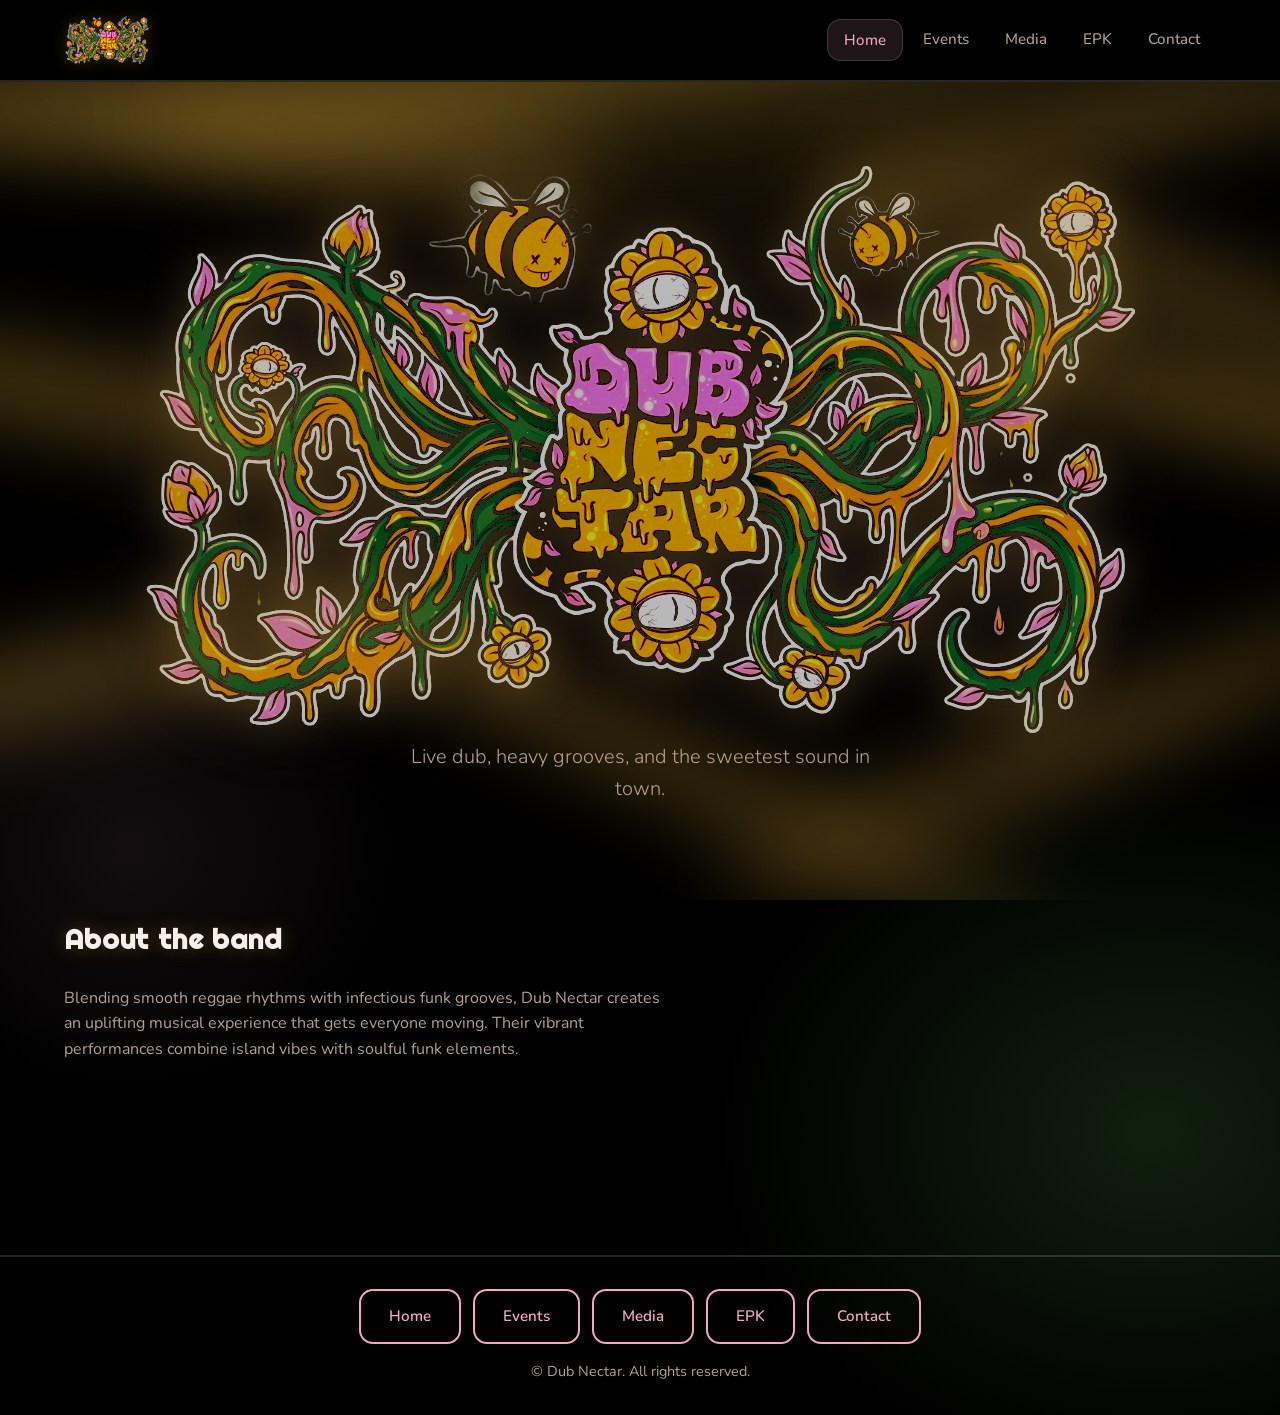
==== commit 300afc25: "Add EPK page and link it site-wide. Create a new Electronic Press Kit page from existing bio, events" ====
--- a/index.html
+++ b/index.html
@@ -4,7 +4,7 @@
   <meta charset="UTF-8">
   <meta name="viewport" content="width=device-width, initial-scale=1.0">
   <title>Dub Nectar — Home</title>
-  <link rel="stylesheet" href="css/styles.css?v=12">
+  <link rel="stylesheet" href="css/styles.css?v=13">
 </head>
 <body>
   <div class="smoke-layer" id="smoke-layer" aria-hidden="true">
@@ -29,6 +29,7 @@
           <li><a href="index.html" aria-current="page">Home</a></li>
           <li><a href="events.html">Events</a></li>
           <li><a href="media.html">Media</a></li>
+          <li><a href="epk.html">EPK</a></li>
           <li><a href="contact.html">Contact</a></li>
         </ul>
       </nav>
@@ -56,6 +57,7 @@
       <li><a href="index.html">Home</a></li>
       <li><a href="events.html">Events</a></li>
       <li><a href="media.html">Media</a></li>
+      <li><a href="epk.html">EPK</a></li>
       <li><a href="contact.html">Contact</a></li>
     </ul>
     <p>© Dub Nectar. All rights reserved.</p>
--- a/css/styles.css
+++ b/css/styles.css
@@ -155,6 +155,7 @@
   top: 0;
   z-index: 50;
   background: var(--black);
+  -webkit-backdrop-filter: blur(12px);
   backdrop-filter: blur(12px);
   border-bottom: 2px solid var(--outline);
 }
@@ -341,6 +342,28 @@
   margin: 0 0 1.5rem;
   color: var(--text);
   text-shadow: 0 0 20px var(--nectar-glow);
+}
+
+.epk-copy {
+  max-width: 70ch;
+  margin: 0;
+  color: var(--text-muted);
+}
+
+.epk-facts {
+  margin: 0;
+  padding-left: 1.2rem;
+  color: var(--text-muted);
+}
+
+.epk-facts li + li {
+  margin-top: 0.35rem;
+}
+
+.epk-actions {
+  display: flex;
+  flex-wrap: wrap;
+  gap: 1rem;
 }
 
 /* Cards grid */
